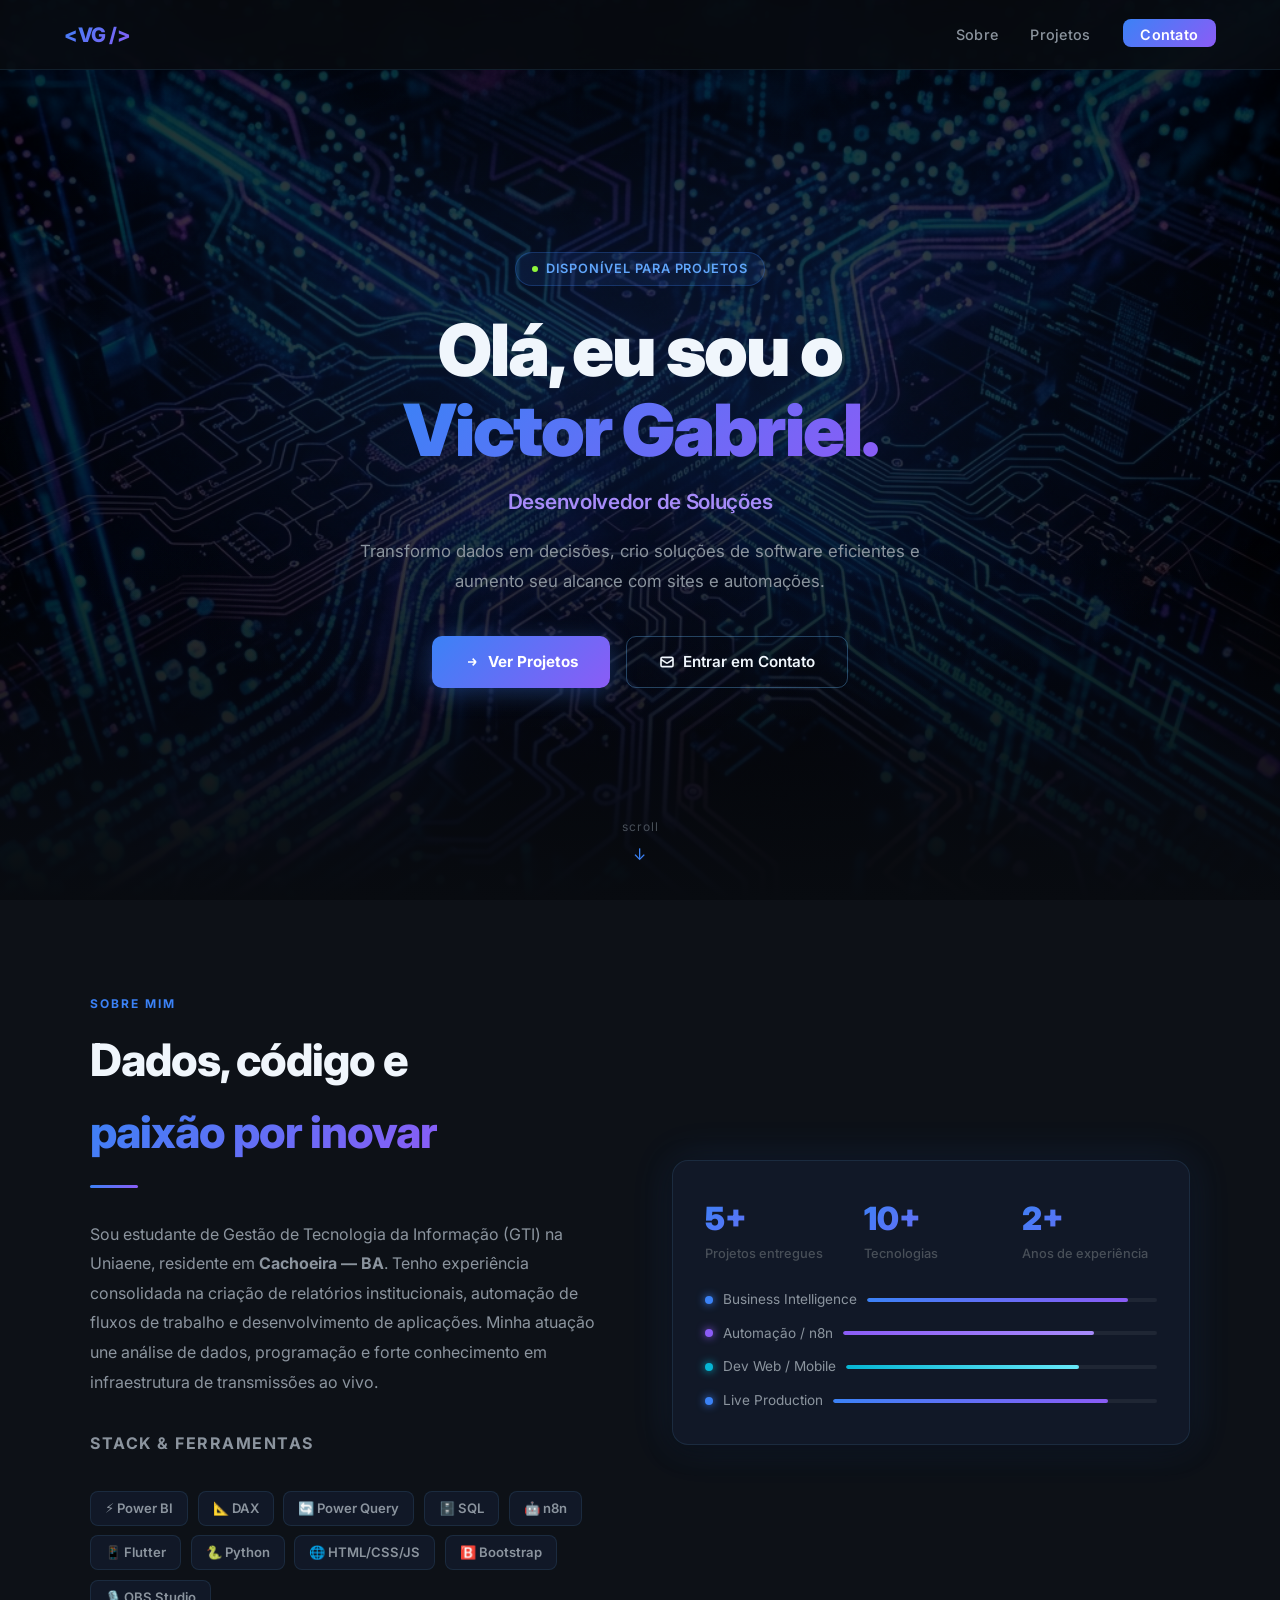
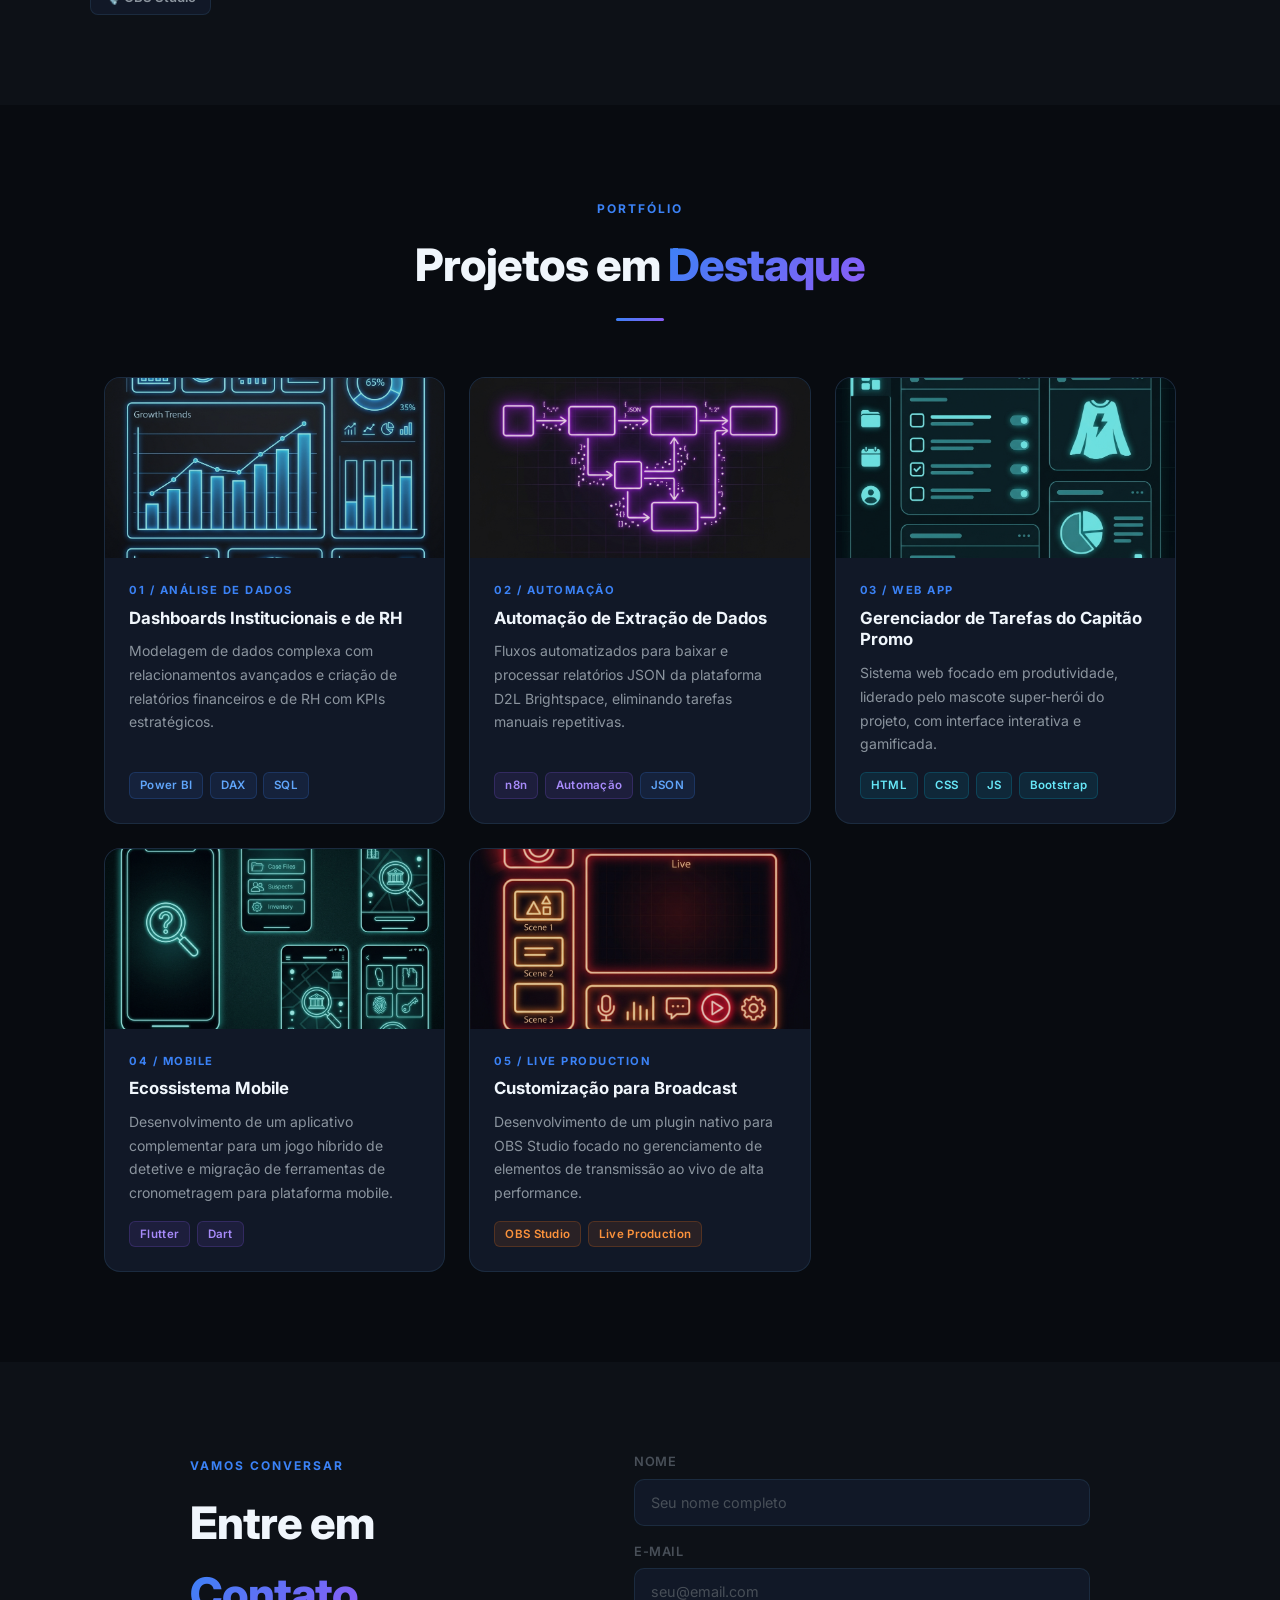
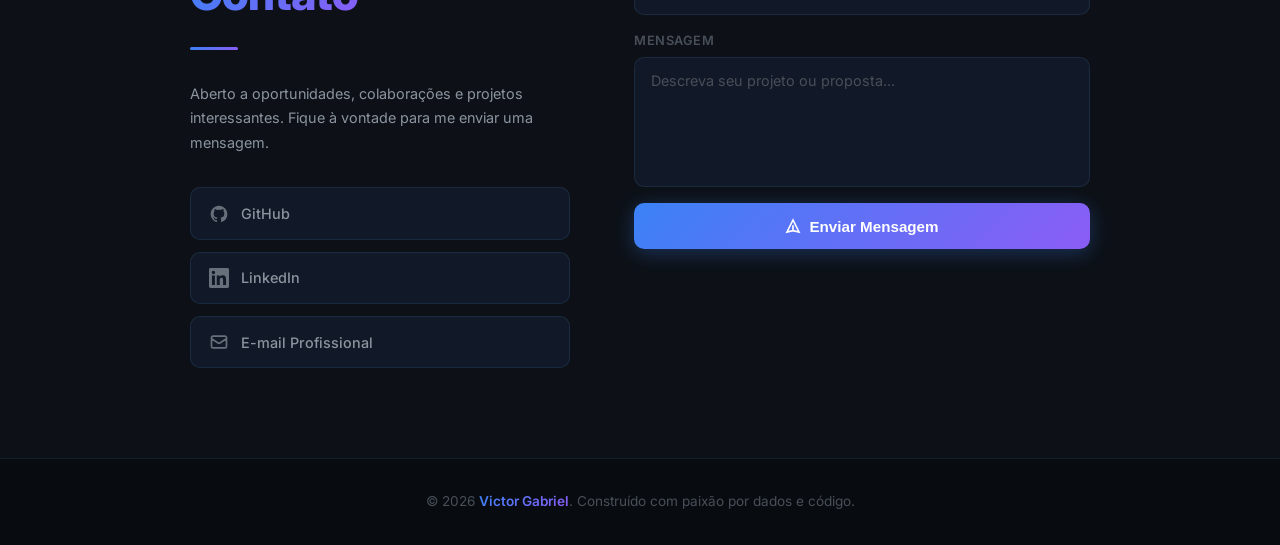
==== index.html @ 1d062ee2 "Criação do portfólio" ====
<!DOCTYPE html>
<html lang="pt-BR">

<head>
  <meta charset="UTF-8" />
  <meta name="viewport" content="width=device-width, initial-scale=1.0" />
  <title>Victor Gabriel — Desenvolvedor BI & Software</title>
  <meta name="description"
    content="Portfólio de Victor Gabriel, Desenvolvedor de Business Intelligence e Software. Especialista em Power BI, SQL, automação de dados e desenvolvimento de aplicações." />
  <meta name="keywords"
    content="Power BI, Business Intelligence, DAX, SQL, n8n, Flutter, desenvolvedor, portfólio, Cachoeira BA" />
  <meta property="og:title" content="Victor Gabriel — Desenvolvedor BI & Software" />
  <meta property="og:description"
    content="Transformo dados complexos em decisões estratégicas e crio soluções de software eficientes." />
  <meta property="og:type" content="website" />
  <link rel="stylesheet" href="style.css" />
  <link rel="preconnect" href="https://fonts.googleapis.com" />
  <link rel="preconnect" href="https://fonts.gstatic.com" crossorigin />
</head>

<body>

  <!-- ════════ NAV ════════ -->
  <nav id="navbar">
    <a href="#hero" class="nav-logo">&lt;VG /&gt;</a>
    <ul class="nav-links" id="navLinks">
      <li><a href="#about">Sobre</a></li>
      <li><a href="#projects">Projetos</a></li>
      <li><a href="#contact" class="nav-cta">Contato</a></li>
    </ul>
    <div class="hamburger" id="hamburger" aria-label="Menu" role="button" tabindex="0">
      <span></span><span></span><span></span>
    </div>
  </nav>

  <!-- ════════ HERO ════════ -->
  <section id="hero">
    <div class="hero-bg"></div>
    <div class="hero-bg-overlay"></div>
    <div class="hero-content">
      <div class="hero-badge">Disponível para projetos</div>
      <h1 class="hero-title">Olá, eu sou o<br /><span>Victor Gabriel.</span></h1>
      <p class="hero-subtitle">Desenvolvedor de Soluções</p>
      <p class="hero-desc">
        Transformo dados em decisões, crio soluções de software eficientes e aumento seu alcance com sites e
        automações.</p>
      <div class="hero-actions">
        <a href="#projects" class="btn-primary" id="btn-ver-projetos">
          <svg width="16" height="16" fill="none" viewBox="0 0 24 24" stroke="currentColor" stroke-width="2.5">
            <path d="M13 7l5 5m0 0l-5 5m5-5H6" />
          </svg>
          Ver Projetos
        </a>
        <a href="#contact" class="btn-secondary" id="btn-contato-hero">
          <svg width="16" height="16" fill="none" viewBox="0 0 24 24" stroke="currentColor" stroke-width="2.5">
            <path
              d="M3 8l7.89 5.26a2 2 0 002.22 0L21 8M5 19h14a2 2 0 002-2V7a2 2 0 00-2-2H5a2 2 0 00-2 2v10a2 2 0 002 2z" />
          </svg>
          Entrar em Contato
        </a>
      </div>
    </div>
    <div class="hero-scroll-hint">scroll</div>
  </section>

  <!-- ════════ ABOUT ════════ -->
  <section id="about">
    <div class="about-grid">
      <div class="about-text fade-in">
        <span class="section-label">Sobre Mim</span>
        <h2 class="section-title">Dados, código e<br /><span>paixão por inovar</span></h2>
        <div class="section-divider"></div>
        <p>
          Sou estudante de Gestão de Tecnologia da Informação (GTI) na Uniaene, residente em
          <strong>Cachoeira — BA</strong>. Tenho experiência consolidada na criação de relatórios
          institucionais, automação de fluxos de trabalho e desenvolvimento de aplicações.
          Minha atuação une análise de dados, programação e forte conhecimento em infraestrutura
          de transmissões ao vivo.
        </p>
        <p class="skills-title">Stack &amp; Ferramentas</p>
        <div class="skills-grid">
          <span class="skill-badge">⚡ Power BI</span>
          <span class="skill-badge">📐 DAX</span>
          <span class="skill-badge">🔄 Power Query</span>
          <span class="skill-badge">🗄️ SQL</span>
          <span class="skill-badge purple">🤖 n8n</span>
          <span class="skill-badge purple">📱 Flutter</span>
          <span class="skill-badge purple">🐍 Python</span>
          <span class="skill-badge cyan">🌐 HTML/CSS/JS</span>
          <span class="skill-badge cyan">🅱️ Bootstrap</span>
          <span class="skill-badge orange" style="--accent:orange">🎙️ OBS Studio</span>
        </div>
      </div>
      <div class="about-visual fade-in fade-in-delay-2">
        <div class="about-card-float">
          <div class="stat-row">
            <div class="stat-item">
              <div class="stat-number">5+</div>
              <div class="stat-label">Projetos entregues</div>
            </div>
            <div class="stat-item">
              <div class="stat-number">10+</div>
              <div class="stat-label">Tecnologias</div>
            </div>
            <div class="stat-item">
              <div class="stat-number">2+</div>
              <div class="stat-label">Anos de experiência</div>
            </div>
          </div>
          <div class="about-tech-list">
            <div class="tech-row">
              <div class="tech-dot blue"></div>
              <span style="min-width:100px">Business Intelligence</span>
              <div class="tech-bar-bg">
                <div class="tech-bar blue" data-width="90" style="width:0"></div>
              </div>
            </div>
            <div class="tech-row">
              <div class="tech-dot purple"></div>
              <span style="min-width:100px">Automação / n8n</span>
              <div class="tech-bar-bg">
                <div class="tech-bar purple" data-width="80" style="width:0"></div>
              </div>
            </div>
            <div class="tech-row">
              <div class="tech-dot cyan"></div>
              <span style="min-width:100px">Dev Web / Mobile</span>
              <div class="tech-bar-bg">
                <div class="tech-bar cyan" data-width="75" style="width:0"></div>
              </div>
            </div>
            <div class="tech-row">
              <div class="tech-dot blue"></div>
              <span style="min-width:100px">Live Production</span>
              <div class="tech-bar-bg">
                <div class="tech-bar blue" data-width="85" style="width:0"></div>
              </div>
            </div>
          </div>
        </div>
      </div>
    </div>
  </section>

  <!-- ════════ PROJECTS ════════ -->
  <section id="projects"
    style="padding-top: clamp(5rem,10vh,8rem); padding-bottom: clamp(5rem,10vh,8rem); padding-left: clamp(1.5rem,5vw,5rem); padding-right: clamp(1.5rem,5vw,5rem);">
    <div style="text-align:center; margin-bottom: 3.5rem;" class="fade-in">
      <span class="section-label">Portfólio</span>
      <h2 class="section-title" style="margin:0 auto;">Projetos em <span>Destaque</span></h2>
      <div class="section-divider" style="margin: 1rem auto 0;"></div>
    </div>
    <div class="projects-grid" id="projects-grid">

      <!-- Card 1 -->
      <article class="project-card fade-in fade-in-delay-1" id="card-dashboards">
        <img src="project_dashboards.png" alt="Dashboards Institucionais e de RH" class="project-image" />
        <div class="project-body">
          <div class="project-number">01 / Análise de Dados</div>
          <h3 class="project-title">Dashboards Institucionais e de RH</h3>
          <p class="project-desc">Modelagem de dados complexa com relacionamentos avançados e criação de relatórios
            financeiros e de RH com KPIs estratégicos.</p>
          <div class="project-tags">
            <span class="project-tag">Power BI</span>
            <span class="project-tag">DAX</span>
            <span class="project-tag">SQL</span>
          </div>
        </div>
      </article>

      <!-- Card 2 -->
      <article class="project-card fade-in fade-in-delay-2" id="card-automacao">
        <img src="project_automation.png" alt="Automação de Extração de Dados" class="project-image" />
        <div class="project-body">
          <div class="project-number">02 / Automação</div>
          <h3 class="project-title">Automação de Extração de Dados</h3>
          <p class="project-desc">Fluxos automatizados para baixar e processar relatórios JSON da plataforma D2L
            Brightspace, eliminando tarefas manuais repetitivas.</p>
          <div class="project-tags">
            <span class="project-tag purple">n8n</span>
            <span class="project-tag purple">Automação</span>
            <span class="project-tag">JSON</span>
          </div>
        </div>
      </article>

      <!-- Card 3 -->
      <article class="project-card fade-in fade-in-delay-3" id="card-capitao">
        <img src="project_webapp.png" alt="Gerenciador de Tarefas do Capitão Promo" class="project-image" />
        <div class="project-body">
          <div class="project-number">03 / Web App</div>
          <h3 class="project-title">Gerenciador de Tarefas do Capitão Promo</h3>
          <p class="project-desc">Sistema web focado em produtividade, liderado pelo mascote super-herói do projeto, com
            interface interativa e gamificada.</p>
          <div class="project-tags">
            <span class="project-tag cyan">HTML</span>
            <span class="project-tag cyan">CSS</span>
            <span class="project-tag cyan">JS</span>
            <span class="project-tag cyan">Bootstrap</span>
          </div>
        </div>
      </article>

      <!-- Card 4 -->
      <article class="project-card fade-in fade-in-delay-1" id="card-mobile">
        <img src="project_mobile.png" alt="Ecossistema Mobile" class="project-image" />
        <div class="project-body">
          <div class="project-number">04 / Mobile</div>
          <h3 class="project-title">Ecossistema Mobile</h3>
          <p class="project-desc">Desenvolvimento de um aplicativo complementar para um jogo híbrido de detetive e
            migração de ferramentas de cronometragem para plataforma mobile.</p>
          <div class="project-tags">
            <span class="project-tag purple">Flutter</span>
            <span class="project-tag purple">Dart</span>
          </div>
        </div>
      </article>

      <!-- Card 5 -->
      <article class="project-card fade-in fade-in-delay-2" id="card-obs">
        <img src="project_obs.png" alt="Customização para Broadcast" class="project-image" />
        <div class="project-body">
          <div class="project-number">05 / Live Production</div>
          <h3 class="project-title">Customização para Broadcast</h3>
          <p class="project-desc">Desenvolvimento de um plugin nativo para OBS Studio focado no gerenciamento de
            elementos de transmissão ao vivo de alta performance.</p>
          <div class="project-tags">
            <span class="project-tag orange">OBS Studio</span>
            <span class="project-tag orange">Live Production</span>
          </div>
        </div>
      </article>

    </div>
  </section>

  <!-- ════════ CONTACT ════════ -->
  <section id="contact">
    <div class="contact-inner">
      <div class="fade-in">
        <span class="section-label">Vamos Conversar</span>
        <h2 class="section-title">Entre em<br /><span>Contato</span></h2>
        <div class="section-divider"></div>
        <div class="contact-info">
          <p>Aberto a oportunidades, colaborações e projetos interessantes. Fique à vontade para me enviar uma mensagem.
          </p>
          <div class="social-links">
            <a href="https://github.com/" target="_blank" rel="noopener" class="social-link" id="link-github">
              <svg fill="currentColor" viewBox="0 0 24 24" aria-hidden="true">
                <path fill-rule="evenodd"
                  d="M12 2C6.477 2 2 6.484 2 12.017c0 4.425 2.865 8.18 6.839 9.504.5.092.682-.217.682-.483 0-.237-.008-.868-.013-1.703-2.782.605-3.369-1.343-3.369-1.343-.454-1.158-1.11-1.466-1.11-1.466-.908-.62.069-.608.069-.608 1.003.07 1.531 1.032 1.531 1.032.892 1.53 2.341 1.088 2.91.832.092-.647.35-1.088.636-1.338-2.22-.253-4.555-1.113-4.555-4.951 0-1.093.39-1.988 1.029-2.688-.103-.253-.446-1.272.098-2.65 0 0 .84-.27 2.75 1.026A9.564 9.564 0 0112 6.844c.85.004 1.705.115 2.504.337 1.909-1.296 2.747-1.027 2.747-1.027.546 1.379.202 2.398.1 2.651.64.7 1.028 1.595 1.028 2.688 0 3.848-2.339 4.695-4.566 4.943.359.309.678.92.678 1.855 0 1.338-.012 2.419-.012 2.747 0 .268.18.58.688.482A10.019 10.019 0 0022 12.017C22 6.484 17.522 2 12 2z"
                  clip-rule="evenodd" />
              </svg>
              GitHub
            </a>
            <a href="https://linkedin.com/" target="_blank" rel="noopener" class="social-link" id="link-linkedin">
              <svg fill="currentColor" viewBox="0 0 24 24" aria-hidden="true">
                <path
                  d="M20.447 20.452h-3.554v-5.569c0-1.328-.027-3.037-1.852-3.037-1.853 0-2.136 1.445-2.136 2.939v5.667H9.351V9h3.414v1.561h.046c.477-.9 1.637-1.85 3.37-1.85 3.601 0 4.267 2.37 4.267 5.455v6.286zM5.337 7.433a2.062 2.062 0 01-2.063-2.065 2.064 2.064 0 112.063 2.065zm1.782 13.019H3.555V9h3.564v11.452zM22.225 0H1.771C.792 0 0 .774 0 1.729v20.542C0 23.227.792 24 1.771 24h20.451C23.2 24 24 23.227 24 22.271V1.729C24 .774 23.2 0 22.222 0h.003z" />
              </svg>
              LinkedIn
            </a>
            <a href="mailto:victorpinto@email.com" class="social-link" id="link-email">
              <svg fill="none" viewBox="0 0 24 24" stroke="currentColor" stroke-width="2" aria-hidden="true">
                <path stroke-linecap="round" stroke-linejoin="round"
                  d="M3 8l7.89 5.26a2 2 0 002.22 0L21 8M5 19h14a2 2 0 002-2V7a2 2 0 00-2-2H5a2 2 0 00-2 2v10a2 2 0 002 2z" />
              </svg>
              E-mail Profissional
            </a>
          </div>
        </div>
      </div>
      <div class="fade-in fade-in-delay-2">
        <form class="contact-form" id="contactForm" novalidate>
          <div class="form-group">
            <label for="name">Nome</label>
            <input type="text" id="name" name="name" placeholder="Seu nome completo" required autocomplete="name" />
          </div>
          <div class="form-group">
            <label for="email">E-mail</label>
            <input type="email" id="email" name="email" placeholder="seu@email.com" required autocomplete="email" />
          </div>
          <div class="form-group">
            <label for="message">Mensagem</label>
            <textarea id="message" name="message" placeholder="Descreva seu projeto ou proposta..." required></textarea>
          </div>
          <button type="submit" class="btn-submit" id="btn-submit-form">
            <svg width="16" height="16" fill="none" viewBox="0 0 24 24" stroke="currentColor" stroke-width="2.5">
              <path d="M12 19l9 2-9-18-9 18 9-2zm0 0v-8" />
            </svg>
            Enviar Mensagem
          </button>
          <div class="form-success" id="formSuccess">✅ Mensagem enviada com sucesso! Retornarei em breve.</div>
        </form>
      </div>
    </div>
  </section>

  <!-- ════════ FOOTER ════════ -->
  <footer>
    <p>© 2026 <span>Victor Gabriel</span>. Construído com paixão por dados e código.</p>
  </footer>

  <script src="main.js"></script>
</body>

</html>
---- style.css ----
@import url('https://fonts.googleapis.com/css2?family=Inter:wght@300;400;500;600;700;800;900&display=swap');

*,
*::before,
*::after {
  box-sizing: border-box;
  margin: 0;
  padding: 0;
}

:root {
  --bg-primary: #080b10;
  --bg-secondary: #0d1117;
  --bg-card: #111827;
  --bg-card-hover: #1a2535;
  --border: rgba(99, 179, 237, 0.12);
  --border-hover: rgba(99, 179, 237, 0.35);
  --accent-blue: #3b82f6;
  --accent-blue-glow: #60a5fa;
  --accent-purple: #8b5cf6;
  --accent-purple-glow: #a78bfa;
  --accent-cyan: #06b6d4;
  --text-primary: #f0f6fc;
  --text-secondary: #8b949e;
  --text-muted: #484f58;
  --gradient-main: linear-gradient(135deg, #3b82f6 0%, #8b5cf6 100%);
  --gradient-subtle: linear-gradient(135deg, rgba(59, 130, 246, 0.08) 0%, rgba(139, 92, 246, 0.08) 100%);
  --shadow-glow: 0 0 40px rgba(59, 130, 246, 0.15);
  --shadow-card: 0 4px 24px rgba(0, 0, 0, 0.4);
  --radius: 16px;
  --radius-sm: 8px;
  --transition: all 0.3s cubic-bezier(0.4, 0, 0.2, 1);
  --status-disponivel: #8ff63b;
}

html {
  scroll-behavior: smooth;
}

body {
  font-family: 'Inter', system-ui, sans-serif;
  background-color: var(--bg-primary);
  color: var(--text-primary);
  line-height: 1.6;
  overflow-x: hidden;
}

/* ── SCROLLBAR ── */
::-webkit-scrollbar {
  width: 6px;
}

::-webkit-scrollbar-track {
  background: var(--bg-primary);
}

::-webkit-scrollbar-thumb {
  background: var(--accent-blue);
  border-radius: 99px;
}

/* ── NAV ── */
nav {
  position: fixed;
  top: 0;
  left: 0;
  right: 0;
  z-index: 1000;
  display: flex;
  align-items: center;
  justify-content: space-between;
  padding: 0 clamp(1.5rem, 5vw, 5rem);
  height: 70px;
  background: rgba(8, 11, 16, 0.85);
  backdrop-filter: blur(20px);
  border-bottom: 1px solid var(--border);
  transition: var(--transition);
}

nav.scrolled {
  box-shadow: 0 4px 32px rgba(0, 0, 0, 0.5);
}

.nav-logo {
  font-size: 1.25rem;
  font-weight: 800;
  letter-spacing: -0.5px;
  background: var(--gradient-main);
  -webkit-background-clip: text;
  -webkit-text-fill-color: transparent;
  background-clip: text;
  text-decoration: none;
}

.nav-links {
  display: flex;
  gap: 2rem;
  list-style: none;
}

.nav-links a {
  color: var(--text-secondary);
  text-decoration: none;
  font-size: 0.9rem;
  font-weight: 500;
  letter-spacing: 0.3px;
  transition: var(--transition);
  position: relative;
  padding-bottom: 4px;
}

.nav-links a::after {
  content: '';
  position: absolute;
  bottom: 0;
  left: 0;
  width: 0;
  height: 2px;
  background: var(--gradient-main);
  transition: width 0.3s ease;
  border-radius: 99px;
}

.nav-links a:hover {
  color: var(--text-primary);
}

.nav-links a:hover::after {
  width: 100%;
}

.nav-cta {
  background: var(--gradient-main);
  color: #fff !important;
  padding: 0.45rem 1.1rem;
  border-radius: 8px;
  font-weight: 600 !important;
}

.nav-cta::after {
  display: none !important;
}

.nav-cta:hover {
  opacity: 0.9;
  transform: translateY(-1px);
  box-shadow: 0 4px 16px rgba(59, 130, 246, 0.4);
}

.hamburger {
  display: none;
  flex-direction: column;
  gap: 5px;
  cursor: pointer;
  padding: 4px;
}

.hamburger span {
  width: 24px;
  height: 2px;
  background: var(--text-primary);
  border-radius: 2px;
  transition: var(--transition);
}

/* ── HERO ── */
#hero {
  min-height: 100vh;
  display: flex;
  align-items: center;
  justify-content: center;
  position: relative;
  overflow: hidden;
  text-align: center;
  padding: 120px clamp(1.5rem, 5vw, 5rem) 80px;
}

.hero-bg {
  position: absolute;
  inset: 0;
  background-image: url('hero_bg.png');
  background-size: cover;
  background-position: center;
  filter: brightness(0.2) saturate(1.4);
  z-index: 0;
}

.hero-bg-overlay {
  position: absolute;
  inset: 0;
  z-index: 1;
  background: radial-gradient(ellipse 80% 60% at 50% 40%, rgba(59, 130, 246, 0.12) 0%, transparent 70%),
    linear-gradient(to bottom, transparent 60%, var(--bg-primary) 100%);
}

.hero-content {
  position: relative;
  z-index: 2;
  max-width: 780px;
}

.hero-badge {
  display: inline-flex;
  align-items: center;
  gap: 8px;
  background: rgba(59, 130, 246, 0.1);
  border: 1px solid rgba(59, 130, 246, 0.25);
  color: var(--accent-blue-glow);
  font-size: 0.8rem;
  font-weight: 600;
  padding: 6px 16px;
  border-radius: 99px;
  margin-bottom: 1.5rem;
  letter-spacing: 0.8px;
  text-transform: uppercase;
}

.hero-badge::before {
  content: '';
  width: 6px;
  height: 6px;
  background: var(--status-disponivel);
  border-radius: 50%;
  animation: pulse 2s infinite;
}

@keyframes pulse {

  0%,
  100% {
    opacity: 1;
    transform: scale(1);
  }

  50% {
    opacity: 0.5;
    transform: scale(0.8);
  }
}

.hero-title {
  font-size: clamp(2.4rem, 6vw, 4.5rem);
  font-weight: 900;
  line-height: 1.1;
  letter-spacing: -2px;
  margin-bottom: 1rem;
}

.hero-title span {
  background: var(--gradient-main);
  -webkit-background-clip: text;
  -webkit-text-fill-color: transparent;
  background-clip: text;
}

.hero-subtitle {
  font-size: clamp(1rem, 2.5vw, 1.3rem);
  font-weight: 600;
  color: var(--accent-purple-glow);
  margin-bottom: 1.2rem;
  letter-spacing: -0.3px;
}

.hero-desc {
  font-size: clamp(0.95rem, 2vw, 1.05rem);
  color: var(--text-secondary);
  max-width: 620px;
  margin: 0 auto 2.5rem;
  line-height: 1.75;
}

.hero-actions {
  display: flex;
  gap: 1rem;
  justify-content: center;
  flex-wrap: wrap;
}

.btn-primary {
  display: inline-flex;
  align-items: center;
  gap: 8px;
  background: var(--gradient-main);
  color: #fff;
  padding: 0.8rem 2rem;
  border-radius: 10px;
  font-weight: 700;
  font-size: 0.95rem;
  text-decoration: none;
  border: none;
  cursor: pointer;
  transition: var(--transition);
  box-shadow: 0 4px 24px rgba(59, 130, 246, 0.35);
}

.btn-primary:hover {
  transform: translateY(-2px);
  box-shadow: 0 8px 32px rgba(59, 130, 246, 0.5);
}

.btn-secondary {
  display: inline-flex;
  align-items: center;
  gap: 8px;
  background: transparent;
  color: var(--text-primary);
  padding: 0.8rem 2rem;
  border-radius: 10px;
  font-weight: 600;
  font-size: 0.95rem;
  text-decoration: none;
  border: 1px solid var(--border-hover);
  cursor: pointer;
  transition: var(--transition);
}

.btn-secondary:hover {
  background: rgba(99, 179, 237, 0.08);
  transform: translateY(-2px);
  border-color: var(--accent-blue);
}

.hero-scroll-hint {
  position: absolute;
  bottom: 2rem;
  left: 50%;
  transform: translateX(-50%);
  display: flex;
  flex-direction: column;
  align-items: center;
  gap: 6px;
  z-index: 2;
  color: var(--text-muted);
  font-size: 0.75rem;
  letter-spacing: 1px;
  animation: bounce 2.5s infinite;
}

.hero-scroll-hint::after {
  content: '↓';
  font-size: 1rem;
  color: var(--accent-blue);
}

@keyframes bounce {

  0%,
  100% {
    transform: translateX(-50%) translateY(0);
  }

  50% {
    transform: translateX(-50%) translateY(8px);
  }
}

/* ── SECTIONS ── */
section {
  padding: clamp(5rem, 10vh, 8rem) clamp(1.5rem, 5vw, 5rem);
}

.section-label {
  display: inline-block;
  font-size: 0.75rem;
  font-weight: 700;
  letter-spacing: 2px;
  text-transform: uppercase;
  color: var(--accent-blue);
  margin-bottom: 0.75rem;
}

.section-title {
  font-size: clamp(1.8rem, 4vw, 2.8rem);
  font-weight: 800;
  letter-spacing: -1px;
  margin-bottom: 1rem;
}

.section-title span {
  background: var(--gradient-main);
  -webkit-background-clip: text;
  -webkit-text-fill-color: transparent;
  background-clip: text;
}

.section-divider {
  width: 48px;
  height: 3px;
  background: var(--gradient-main);
  border-radius: 99px;
  margin: 0 0 2rem;
}

/* ── ABOUT ── */
#about {
  background: var(--bg-secondary);
}

.about-grid {
  display: grid;
  grid-template-columns: 1fr 1fr;
  gap: 4rem;
  align-items: center;
  max-width: 1100px;
  margin: 0 auto;
}

.about-text p {
  color: var(--text-secondary);
  line-height: 1.85;
  font-size: 1rem;
  margin-bottom: 2rem;
}

.skills-title {
  font-size: 0.8rem;
  font-weight: 700;
  text-transform: uppercase;
  letter-spacing: 1.5px;
  color: var(--text-muted);
  margin-bottom: 1rem;
}

.skills-grid {
  display: flex;
  flex-wrap: wrap;
  gap: 0.6rem;
}

.skill-badge {
  display: inline-flex;
  align-items: center;
  gap: 6px;
  padding: 6px 14px;
  border-radius: 8px;
  font-size: 0.82rem;
  font-weight: 600;
  border: 1px solid var(--border);
  background: var(--bg-card);
  color: var(--text-secondary);
  transition: var(--transition);
  cursor: default;
}

.skill-badge:hover {
  border-color: var(--accent-blue);
  color: var(--accent-blue-glow);
  background: rgba(59, 130, 246, 0.08);
  transform: translateY(-2px);
}

.skill-badge.purple:hover {
  border-color: var(--accent-purple);
  color: var(--accent-purple-glow);
  background: rgba(139, 92, 246, 0.08);
}

.skill-badge.cyan:hover {
  border-color: var(--accent-cyan);
  color: #67e8f9;
  background: rgba(6, 182, 212, 0.08);
}

.about-visual {
  position: relative;
  display: flex;
  align-items: center;
  justify-content: center;
}

.about-card-float {
  background: var(--bg-card);
  border: 1px solid var(--border);
  border-radius: var(--radius);
  padding: 2rem;
  width: 100%;
  box-shadow: var(--shadow-card), var(--shadow-glow);
}

.stat-row {
  display: flex;
  gap: 1.5rem;
  margin-bottom: 1.5rem;
  flex-wrap: wrap;
}

.stat-item {
  flex: 1;
  min-width: 100px;
}

.stat-number {
  font-size: 2rem;
  font-weight: 900;
  background: var(--gradient-main);
  -webkit-background-clip: text;
  -webkit-text-fill-color: transparent;
  background-clip: text;
}

.stat-label {
  font-size: 0.8rem;
  color: var(--text-muted);
  font-weight: 500;
}

.about-tech-list {
  display: flex;
  flex-direction: column;
  gap: 0.75rem;
}

.tech-row {
  display: flex;
  align-items: center;
  gap: 10px;
  font-size: 0.85rem;
  color: var(--text-secondary);
}

.tech-dot {
  width: 8px;
  height: 8px;
  border-radius: 50%;
  flex-shrink: 0;
}

.tech-dot.blue {
  background: var(--accent-blue);
  box-shadow: 0 0 8px var(--accent-blue);
}

.tech-dot.purple {
  background: var(--accent-purple);
  box-shadow: 0 0 8px var(--accent-purple);
}

.tech-dot.cyan {
  background: var(--accent-cyan);
  box-shadow: 0 0 8px var(--accent-cyan);
}

.tech-bar-bg {
  flex: 1;
  height: 4px;
  background: rgba(255, 255, 255, 0.06);
  border-radius: 99px;
  overflow: hidden;
}

.tech-bar {
  height: 100%;
  border-radius: 99px;
  transition: width 1.2s ease;
}

.tech-bar.blue {
  background: var(--gradient-main);
}

.tech-bar.purple {
  background: linear-gradient(90deg, var(--accent-purple), var(--accent-purple-glow));
}

.tech-bar.cyan {
  background: linear-gradient(90deg, var(--accent-cyan), #67e8f9);
}

/* ── PROJECTS ── */
#projects {
  max-width: 1200px;
  margin: 0 auto;
}

.projects-grid {
  display: grid;
  grid-template-columns: repeat(auto-fill, minmax(320px, 1fr));
  gap: 1.5rem;
}

.project-card {
  background: var(--bg-card);
  border: 1px solid var(--border);
  border-radius: var(--radius);
  overflow: hidden;
  transition: var(--transition);
  cursor: pointer;
  display: flex;
  flex-direction: column;
}

.project-card:hover {
  border-color: var(--border-hover);
  transform: translateY(-6px);
  box-shadow: var(--shadow-card), 0 0 30px rgba(59, 130, 246, 0.12);
}

.project-image {
  width: 100%;
  height: 180px;
  object-fit: cover;
  display: block;
  filter: saturate(0.8) brightness(0.9);
  transition: var(--transition);
}

.project-card:hover .project-image {
  filter: saturate(1.1) brightness(1);
}

.project-body {
  padding: 1.5rem;
  flex: 1;
  display: flex;
  flex-direction: column;
}

.project-number {
  font-size: 0.7rem;
  font-weight: 700;
  color: var(--accent-blue);
  letter-spacing: 1.5px;
  text-transform: uppercase;
  margin-bottom: 0.5rem;
}

.project-title {
  font-size: 1.05rem;
  font-weight: 700;
  margin-bottom: 0.6rem;
  line-height: 1.3;
}

.project-desc {
  font-size: 0.875rem;
  color: var(--text-secondary);
  line-height: 1.7;
  flex: 1;
  margin-bottom: 1rem;
}

.project-tags {
  display: flex;
  flex-wrap: wrap;
  gap: 0.4rem;
}

.project-tag {
  font-size: 0.72rem;
  font-weight: 600;
  padding: 3px 10px;
  border-radius: 6px;
  background: rgba(59, 130, 246, 0.1);
  border: 1px solid rgba(59, 130, 246, 0.2);
  color: var(--accent-blue-glow);
  letter-spacing: 0.3px;
}

.project-tag.purple {
  background: rgba(139, 92, 246, 0.1);
  border-color: rgba(139, 92, 246, 0.2);
  color: var(--accent-purple-glow);
}

.project-tag.cyan {
  background: rgba(6, 182, 212, 0.1);
  border-color: rgba(6, 182, 212, 0.2);
  color: #67e8f9;
}

.project-tag.orange {
  background: rgba(249, 115, 22, 0.1);
  border-color: rgba(249, 115, 22, 0.2);
  color: #fb923c;
}

/* ── CONTACT ── */
#contact {
  background: var(--bg-secondary);
}

.contact-inner {
  max-width: 900px;
  margin: 0 auto;
  display: grid;
  grid-template-columns: 1fr 1.2fr;
  gap: 4rem;
  align-items: start;
}

.contact-info h3 {
  font-size: 1.1rem;
  font-weight: 700;
  margin-bottom: 0.5rem;
}

.contact-info p {
  color: var(--text-secondary);
  font-size: 0.9rem;
  margin-bottom: 2rem;
  line-height: 1.7;
}

.social-links {
  display: flex;
  flex-direction: column;
  gap: 0.75rem;
}

.social-link {
  display: flex;
  align-items: center;
  gap: 12px;
  padding: 0.85rem 1.1rem;
  border-radius: 10px;
  border: 1px solid var(--border);
  background: var(--bg-card);
  text-decoration: none;
  color: var(--text-secondary);
  transition: var(--transition);
  font-size: 0.9rem;
  font-weight: 500;
}

.social-link:hover {
  border-color: var(--accent-blue);
  color: var(--accent-blue-glow);
  background: rgba(59, 130, 246, 0.08);
  transform: translateX(4px);
}

.social-link svg {
  width: 20px;
  height: 20px;
  flex-shrink: 0;
  opacity: 0.7;
  transition: var(--transition);
}

.social-link:hover svg {
  opacity: 1;
}

.contact-form {
  display: flex;
  flex-direction: column;
  gap: 1rem;
}

.form-group {
  display: flex;
  flex-direction: column;
  gap: 0.4rem;
}

.form-group label {
  font-size: 0.8rem;
  font-weight: 600;
  color: var(--text-muted);
  letter-spacing: 0.5px;
  text-transform: uppercase;
}

.form-group input,
.form-group textarea {
  background: var(--bg-card);
  border: 1px solid var(--border);
  border-radius: 10px;
  padding: 0.85rem 1rem;
  color: var(--text-primary);
  font-family: inherit;
  font-size: 0.9rem;
  transition: var(--transition);
  outline: none;
  resize: none;
}

.form-group input:focus,
.form-group textarea:focus {
  border-color: var(--accent-blue);
  box-shadow: 0 0 0 3px rgba(59, 130, 246, 0.12);
}

.form-group input::placeholder,
.form-group textarea::placeholder {
  color: var(--text-muted);
}

.form-group textarea {
  min-height: 130px;
}

.btn-submit {
  display: inline-flex;
  align-items: center;
  justify-content: center;
  gap: 8px;
  background: var(--gradient-main);
  color: #fff;
  padding: 0.9rem;
  border-radius: 10px;
  font-weight: 700;
  font-size: 0.95rem;
  border: none;
  cursor: pointer;
  transition: var(--transition);
  box-shadow: 0 4px 20px rgba(59, 130, 246, 0.3);
}

.btn-submit:hover {
  transform: translateY(-2px);
  box-shadow: 0 8px 28px rgba(59, 130, 246, 0.45);
}

.form-success {
  display: none;
  background: rgba(16, 185, 129, 0.1);
  border: 1px solid rgba(16, 185, 129, 0.3);
  border-radius: 10px;
  padding: 1rem;
  color: #34d399;
  font-size: 0.9rem;
  text-align: center;
}

/* ── FOOTER ── */
footer {
  text-align: center;
  padding: 2rem clamp(1.5rem, 5vw, 5rem);
  border-top: 1px solid var(--border);
  color: var(--text-muted);
  font-size: 0.85rem;
}

footer span {
  background: var(--gradient-main);
  -webkit-background-clip: text;
  -webkit-text-fill-color: transparent;
  background-clip: text;
  font-weight: 600;
}

/* ── FADE-IN ANIMATION ── */
.fade-in {
  opacity: 0;
  transform: translateY(32px);
  transition: opacity 0.7s ease, transform 0.7s ease;
}

.fade-in.visible {
  opacity: 1;
  transform: translateY(0);
}

.fade-in-delay-1 {
  transition-delay: 0.1s;
}

.fade-in-delay-2 {
  transition-delay: 0.2s;
}

.fade-in-delay-3 {
  transition-delay: 0.3s;
}

.fade-in-delay-4 {
  transition-delay: 0.4s;
}

/* ── RESPONSIVE ── */
@media (max-width: 900px) {
  .about-grid {
    grid-template-columns: 1fr;
    gap: 2.5rem;
  }

  .contact-inner {
    grid-template-columns: 1fr;
    gap: 2.5rem;
  }
}

@media (max-width: 700px) {
  .nav-links {
    display: none;
    flex-direction: column;
    position: absolute;
    top: 70px;
    left: 0;
    right: 0;
    background: rgba(8, 11, 16, 0.97);
    backdrop-filter: blur(20px);
    padding: 1.5rem 2rem;
    border-bottom: 1px solid var(--border);
    gap: 1.2rem;
  }

  .nav-links.open {
    display: flex;
  }

  .hamburger {
    display: flex;
  }

  .projects-grid {
    grid-template-columns: 1fr;
  }

  .stat-row {
    gap: 1rem;
  }
}
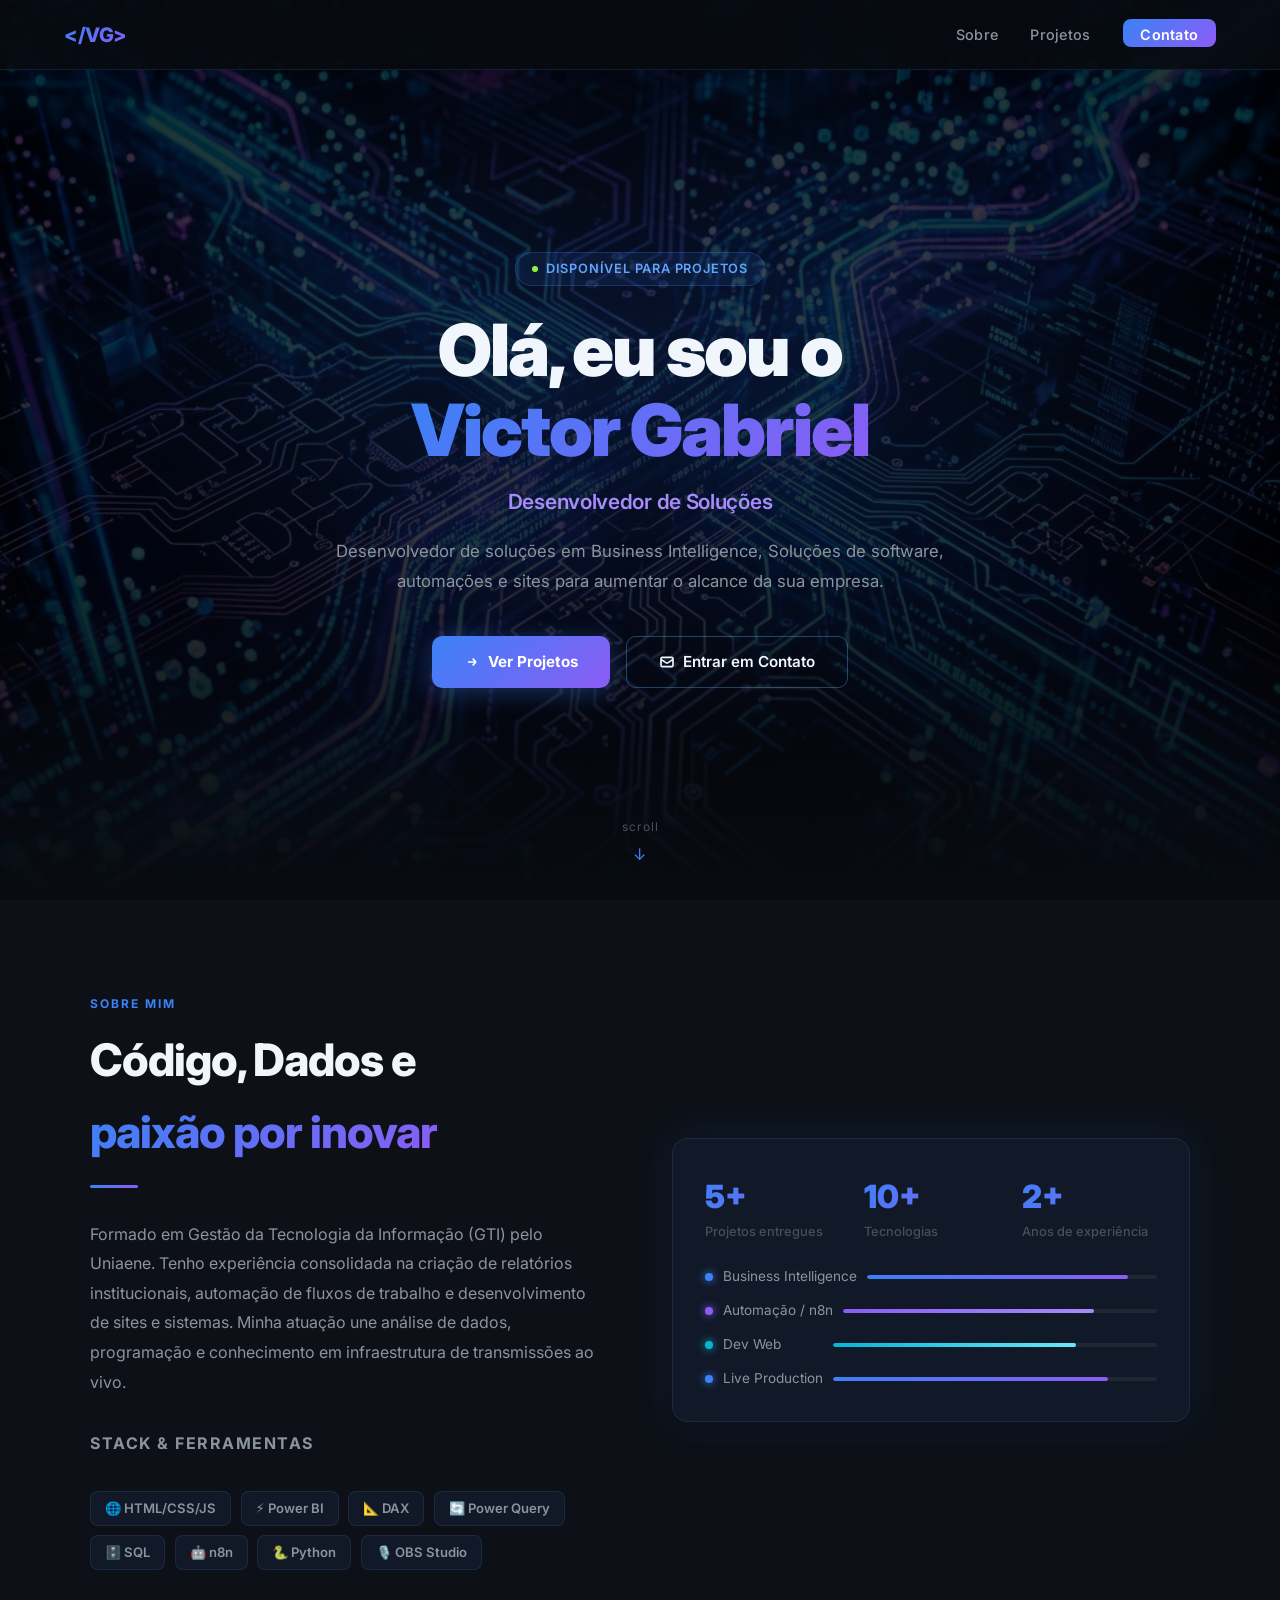
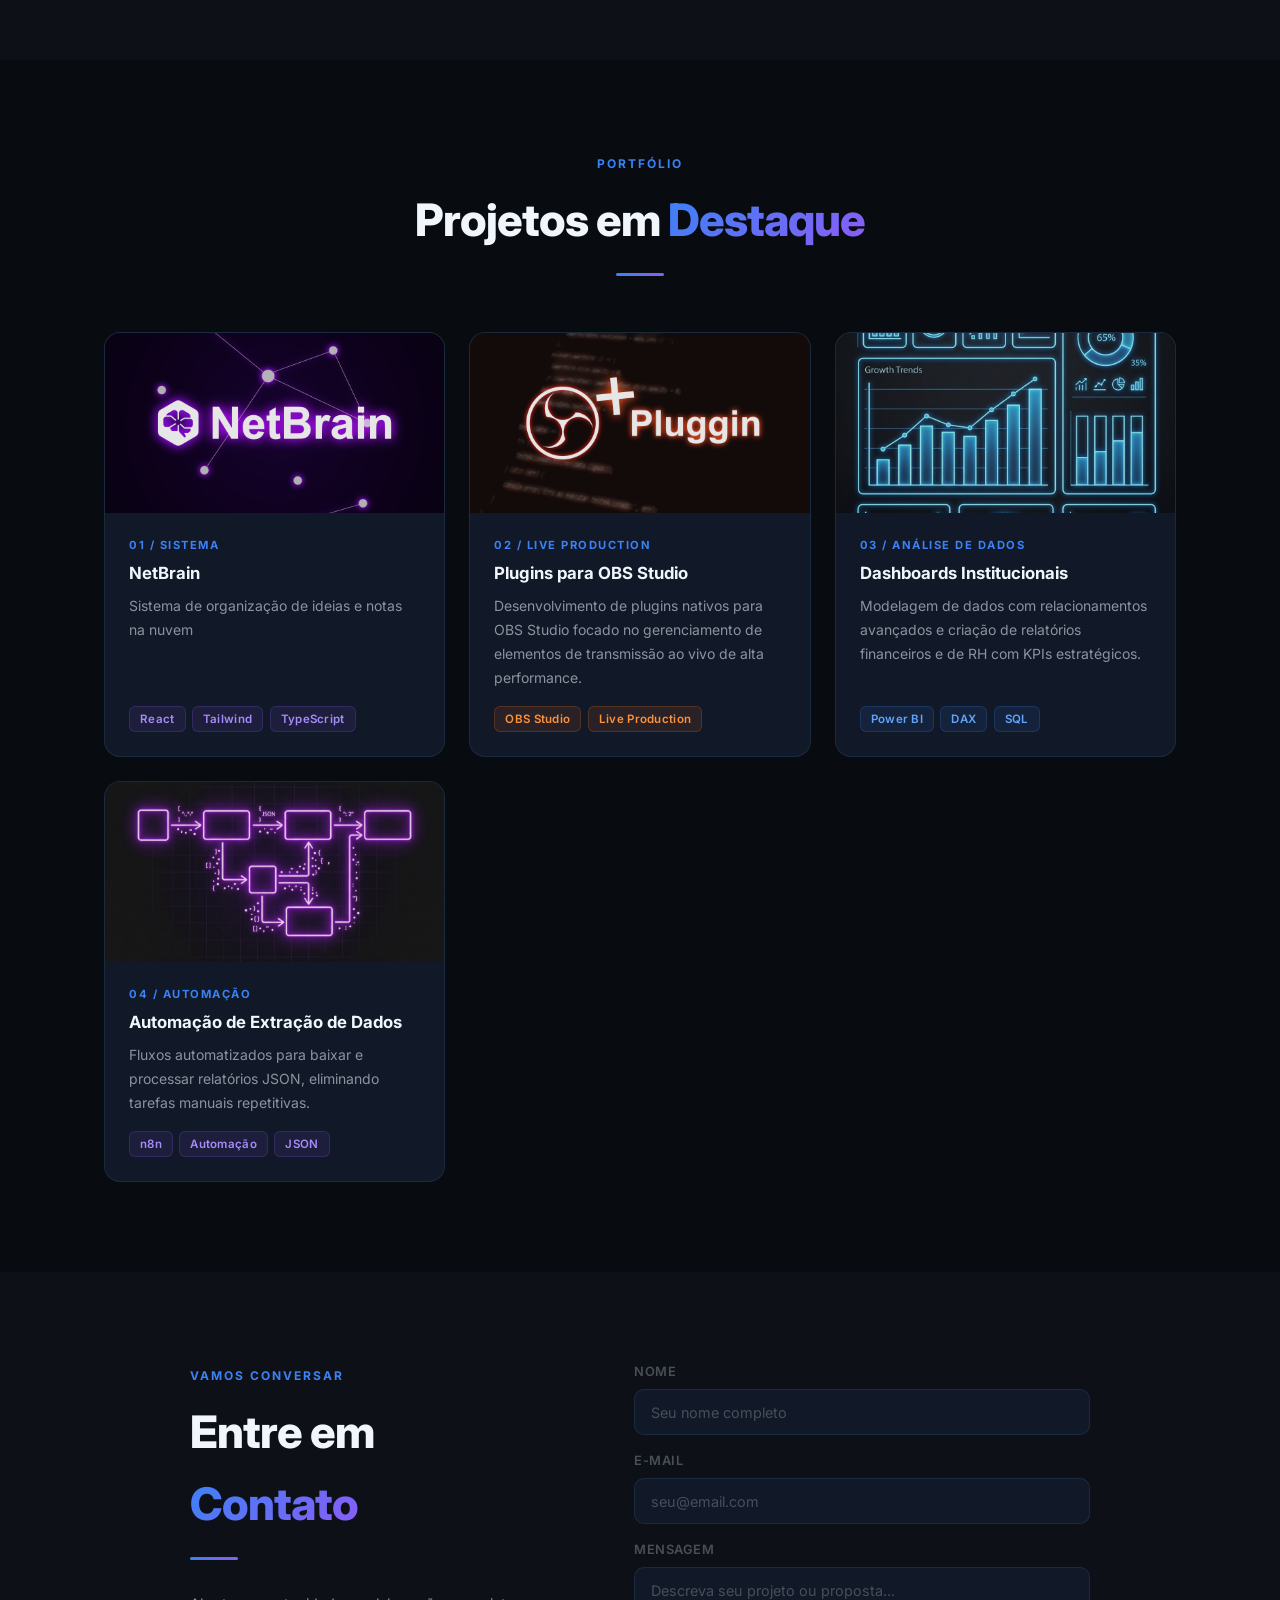
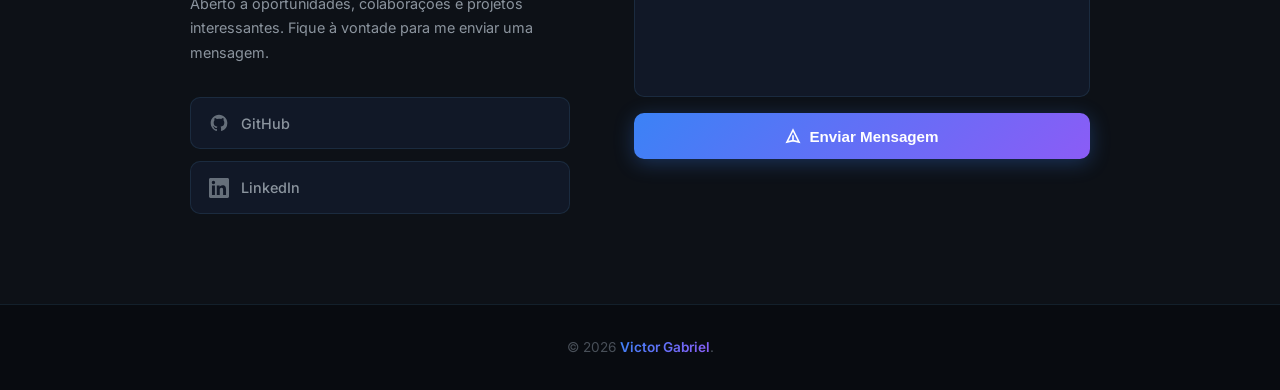
==== commit 16663dc0: "Projetos em destaque" ====
--- a/index.html
+++ b/index.html
@@ -22,7 +22,7 @@
 
   <!-- ════════ NAV ════════ -->
   <nav id="navbar">
-    <a href="#hero" class="nav-logo">&lt;VG /&gt;</a>
+    <a href="#hero" class="nav-logo">&lt;/VG&gt;</a>
     <ul class="nav-links" id="navLinks">
       <li><a href="#about">Sobre</a></li>
       <li><a href="#projects">Projetos</a></li>
@@ -39,11 +39,11 @@
     <div class="hero-bg-overlay"></div>
     <div class="hero-content">
       <div class="hero-badge">Disponível para projetos</div>
-      <h1 class="hero-title">Olá, eu sou o<br /><span>Victor Gabriel.</span></h1>
+      <h1 class="hero-title">Olá, eu sou o<br /><span>Victor Gabriel</span></h1>
       <p class="hero-subtitle">Desenvolvedor de Soluções</p>
       <p class="hero-desc">
-        Transformo dados em decisões, crio soluções de software eficientes e aumento seu alcance com sites e
-        automações.</p>
+        Desenvolvedor de soluções em Business Intelligence, Soluções de software, automações e sites para
+        aumentar o alcance da sua empresa.</p>
       <div class="hero-actions">
         <a href="#projects" class="btn-primary" id="btn-ver-projetos">
           <svg width="16" height="16" fill="none" viewBox="0 0 24 24" stroke="currentColor" stroke-width="2.5">
@@ -68,26 +68,24 @@
     <div class="about-grid">
       <div class="about-text fade-in">
         <span class="section-label">Sobre Mim</span>
-        <h2 class="section-title">Dados, código e<br /><span>paixão por inovar</span></h2>
+        <h2 class="section-title">Código, Dados e<br /><span>paixão por inovar</span></h2>
         <div class="section-divider"></div>
         <p>
-          Sou estudante de Gestão de Tecnologia da Informação (GTI) na Uniaene, residente em
-          <strong>Cachoeira — BA</strong>. Tenho experiência consolidada na criação de relatórios
-          institucionais, automação de fluxos de trabalho e desenvolvimento de aplicações.
-          Minha atuação une análise de dados, programação e forte conhecimento em infraestrutura
+          Formado em Gestão da Tecnologia da Informação (GTI) pelo Uniaene. Tenho experiência consolidada na criação de
+          relatórios
+          institucionais, automação de fluxos de trabalho e desenvolvimento de sites e sistemas.
+          Minha atuação une análise de dados, programação e conhecimento em infraestrutura
           de transmissões ao vivo.
         </p>
         <p class="skills-title">Stack &amp; Ferramentas</p>
         <div class="skills-grid">
+          <span class="skill-badge cyan">🌐 HTML/CSS/JS</span>
           <span class="skill-badge">⚡ Power BI</span>
           <span class="skill-badge">📐 DAX</span>
           <span class="skill-badge">🔄 Power Query</span>
           <span class="skill-badge">🗄️ SQL</span>
           <span class="skill-badge purple">🤖 n8n</span>
-          <span class="skill-badge purple">📱 Flutter</span>
           <span class="skill-badge purple">🐍 Python</span>
-          <span class="skill-badge cyan">🌐 HTML/CSS/JS</span>
-          <span class="skill-badge cyan">🅱️ Bootstrap</span>
           <span class="skill-badge orange" style="--accent:orange">🎙️ OBS Studio</span>
         </div>
       </div>
@@ -124,7 +122,7 @@
             </div>
             <div class="tech-row">
               <div class="tech-dot cyan"></div>
-              <span style="min-width:100px">Dev Web / Mobile</span>
+              <span style="min-width:100px">Dev Web</span>
               <div class="tech-bar-bg">
                 <div class="tech-bar cyan" data-width="75" style="width:0"></div>
               </div>
@@ -152,13 +150,42 @@
     </div>
     <div class="projects-grid" id="projects-grid">
 
+      <!-- Card 4 -->
+      <article class="project-card fade-in fade-in-delay-2" id="card-netbrain">
+        <img src="project_netbrain.png" alt="NetBrain" class="project-image" />
+        <div class="project-body">
+          <div class="project-number">01 / Sistema</div>
+          <h3 class="project-title">NetBrain</h3>
+          <p class="project-desc">Sistema de organização de ideias e notas na nuvem</p>
+          <div class="project-tags">
+            <span class="project-tag purple">React</span>
+            <span class="project-tag purple">Tailwind</span>
+            <span class="project-tag purple">TypeScript</span>
+          </div>
+        </div>
+      </article>
       <!-- Card 1 -->
+      <article class="project-card fade-in fade-in-delay-2" id="card-obs">
+        <img src="project_obs.png" alt="Customização para Broadcast" class="project-image" />
+        <div class="project-body">
+          <div class="project-number">02 / Live Production</div>
+          <h3 class="project-title">Plugins para OBS Studio</h3>
+          <p class="project-desc">Desenvolvimento de plugins nativos para OBS Studio focado no gerenciamento de
+            elementos de transmissão ao vivo de alta performance.</p>
+          <div class="project-tags">
+            <span class="project-tag orange">OBS Studio</span>
+            <span class="project-tag orange">Live Production</span>
+          </div>
+        </div>
+      </article>
+
+      <!-- Card 2 -->
       <article class="project-card fade-in fade-in-delay-1" id="card-dashboards">
         <img src="project_dashboards.png" alt="Dashboards Institucionais e de RH" class="project-image" />
         <div class="project-body">
-          <div class="project-number">01 / Análise de Dados</div>
-          <h3 class="project-title">Dashboards Institucionais e de RH</h3>
-          <p class="project-desc">Modelagem de dados complexa com relacionamentos avançados e criação de relatórios
+          <div class="project-number">03 / Análise de Dados</div>
+          <h3 class="project-title">Dashboards Institucionais</h3>
+          <p class="project-desc">Modelagem de dados com relacionamentos avançados e criação de relatórios
             financeiros e de RH com KPIs estratégicos.</p>
           <div class="project-tags">
             <span class="project-tag">Power BI</span>
@@ -168,23 +195,25 @@
         </div>
       </article>
 
-      <!-- Card 2 -->
+      <!-- Card 3 -->
       <article class="project-card fade-in fade-in-delay-2" id="card-automacao">
         <img src="project_automation.png" alt="Automação de Extração de Dados" class="project-image" />
         <div class="project-body">
-          <div class="project-number">02 / Automação</div>
+          <div class="project-number">04 / Automação</div>
           <h3 class="project-title">Automação de Extração de Dados</h3>
-          <p class="project-desc">Fluxos automatizados para baixar e processar relatórios JSON da plataforma D2L
-            Brightspace, eliminando tarefas manuais repetitivas.</p>
+          <p class="project-desc">Fluxos automatizados para baixar e processar relatórios JSON, eliminando tarefas
+            manuais repetitivas.</p>
           <div class="project-tags">
             <span class="project-tag purple">n8n</span>
             <span class="project-tag purple">Automação</span>
-            <span class="project-tag">JSON</span>
-          </div>
-        </div>
-      </article>
-
-      <!-- Card 3 -->
+            <span class="project-tag purple">JSON</span>
+          </div>
+        </div>
+      </article>
+
+
+
+      <!-- Card 3 
       <article class="project-card fade-in fade-in-delay-3" id="card-capitao">
         <img src="project_webapp.png" alt="Gerenciador de Tarefas do Capitão Promo" class="project-image" />
         <div class="project-body">
@@ -201,7 +230,7 @@
         </div>
       </article>
 
-      <!-- Card 4 -->
+       Card 4 
       <article class="project-card fade-in fade-in-delay-1" id="card-mobile">
         <img src="project_mobile.png" alt="Ecossistema Mobile" class="project-image" />
         <div class="project-body">
@@ -214,22 +243,7 @@
             <span class="project-tag purple">Dart</span>
           </div>
         </div>
-      </article>
-
-      <!-- Card 5 -->
-      <article class="project-card fade-in fade-in-delay-2" id="card-obs">
-        <img src="project_obs.png" alt="Customização para Broadcast" class="project-image" />
-        <div class="project-body">
-          <div class="project-number">05 / Live Production</div>
-          <h3 class="project-title">Customização para Broadcast</h3>
-          <p class="project-desc">Desenvolvimento de um plugin nativo para OBS Studio focado no gerenciamento de
-            elementos de transmissão ao vivo de alta performance.</p>
-          <div class="project-tags">
-            <span class="project-tag orange">OBS Studio</span>
-            <span class="project-tag orange">Live Production</span>
-          </div>
-        </div>
-      </article>
+      </article>-->
 
     </div>
   </section>
@@ -260,13 +274,15 @@
               </svg>
               LinkedIn
             </a>
-            <a href="mailto:victorpinto@email.com" class="social-link" id="link-email">
+            <!--
+            <a href="mailto:victorgabrielferreirapinto@gmail.com" class="social-link" id="link-email">
               <svg fill="none" viewBox="0 0 24 24" stroke="currentColor" stroke-width="2" aria-hidden="true">
                 <path stroke-linecap="round" stroke-linejoin="round"
                   d="M3 8l7.89 5.26a2 2 0 002.22 0L21 8M5 19h14a2 2 0 002-2V7a2 2 0 00-2-2H5a2 2 0 00-2 2v10a2 2 0 002 2z" />
               </svg>
               E-mail Profissional
             </a>
+            -->
           </div>
         </div>
       </div>
@@ -298,7 +314,7 @@
 
   <!-- ════════ FOOTER ════════ -->
   <footer>
-    <p>© 2026 <span>Victor Gabriel</span>. Construído com paixão por dados e código.</p>
+    <p>© 2026 <span>Victor Gabriel</span>.</p>
   </footer>
 
   <script src="main.js"></script>
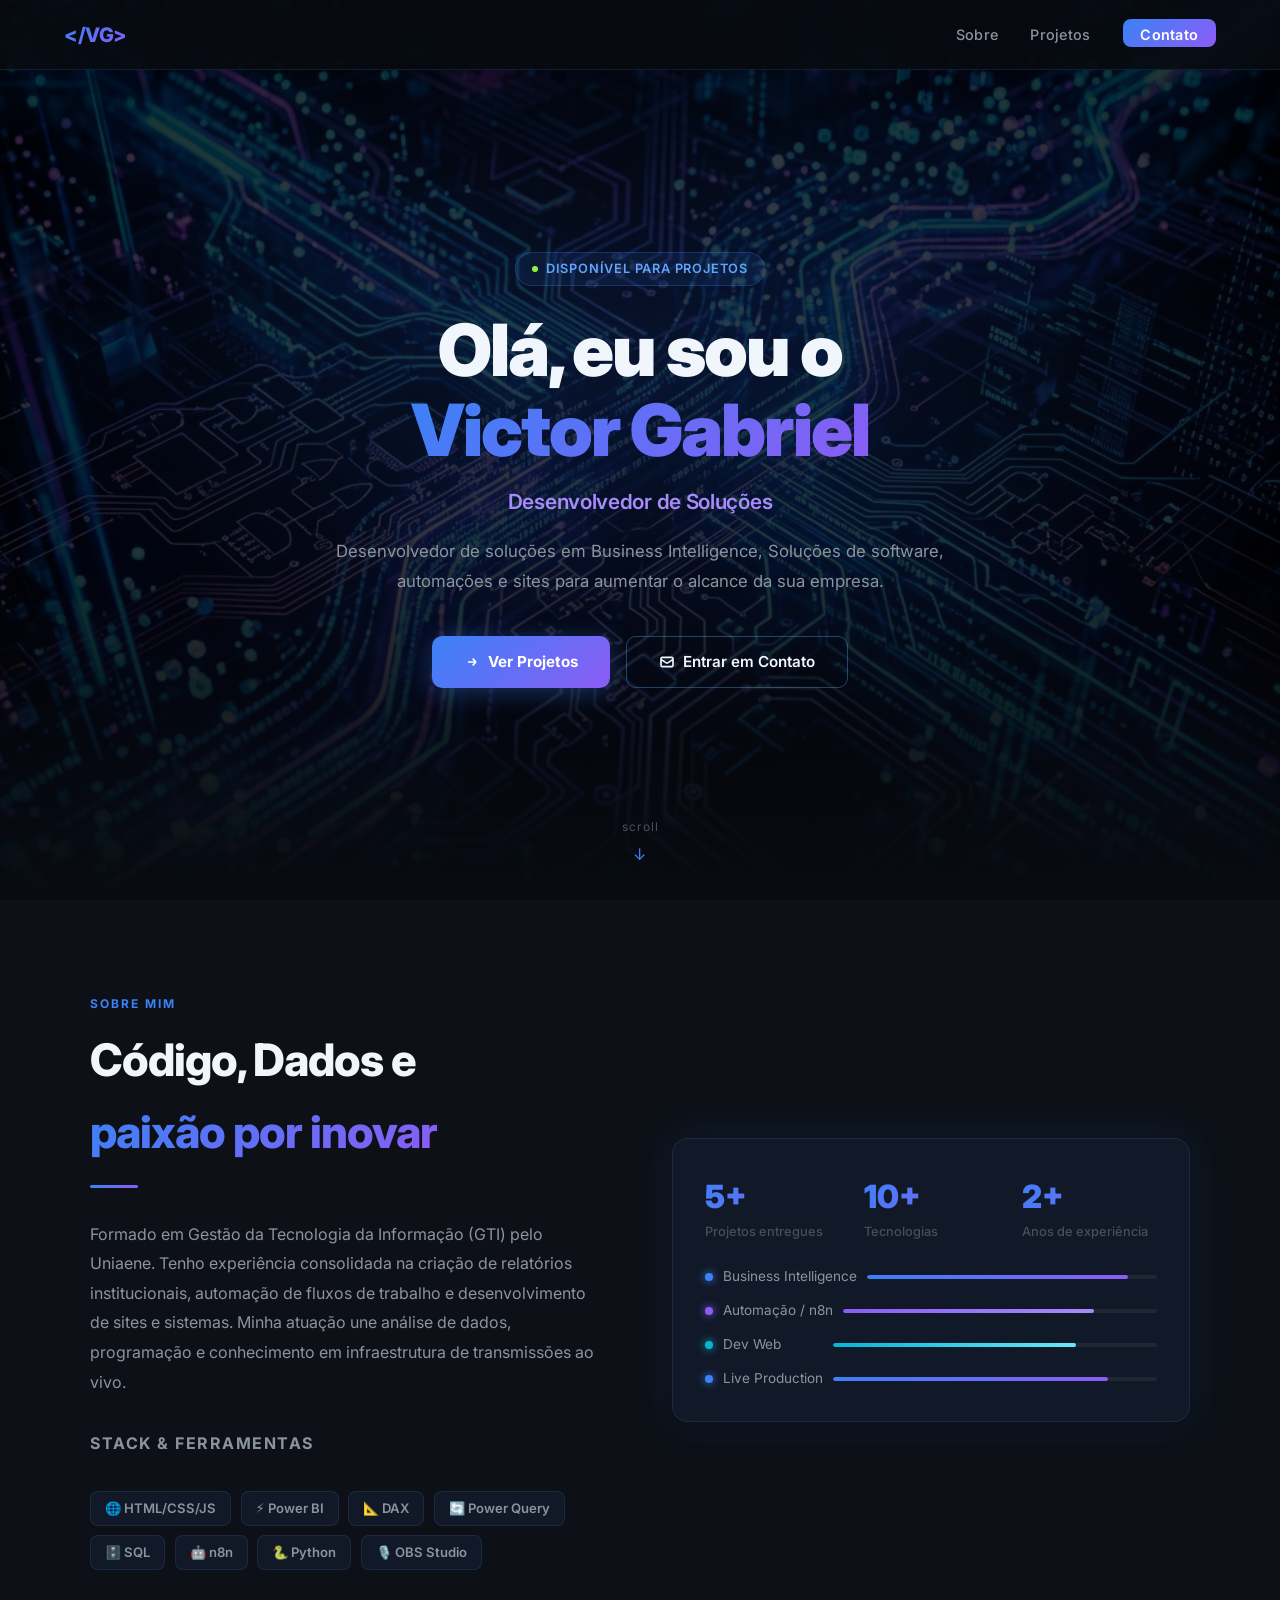
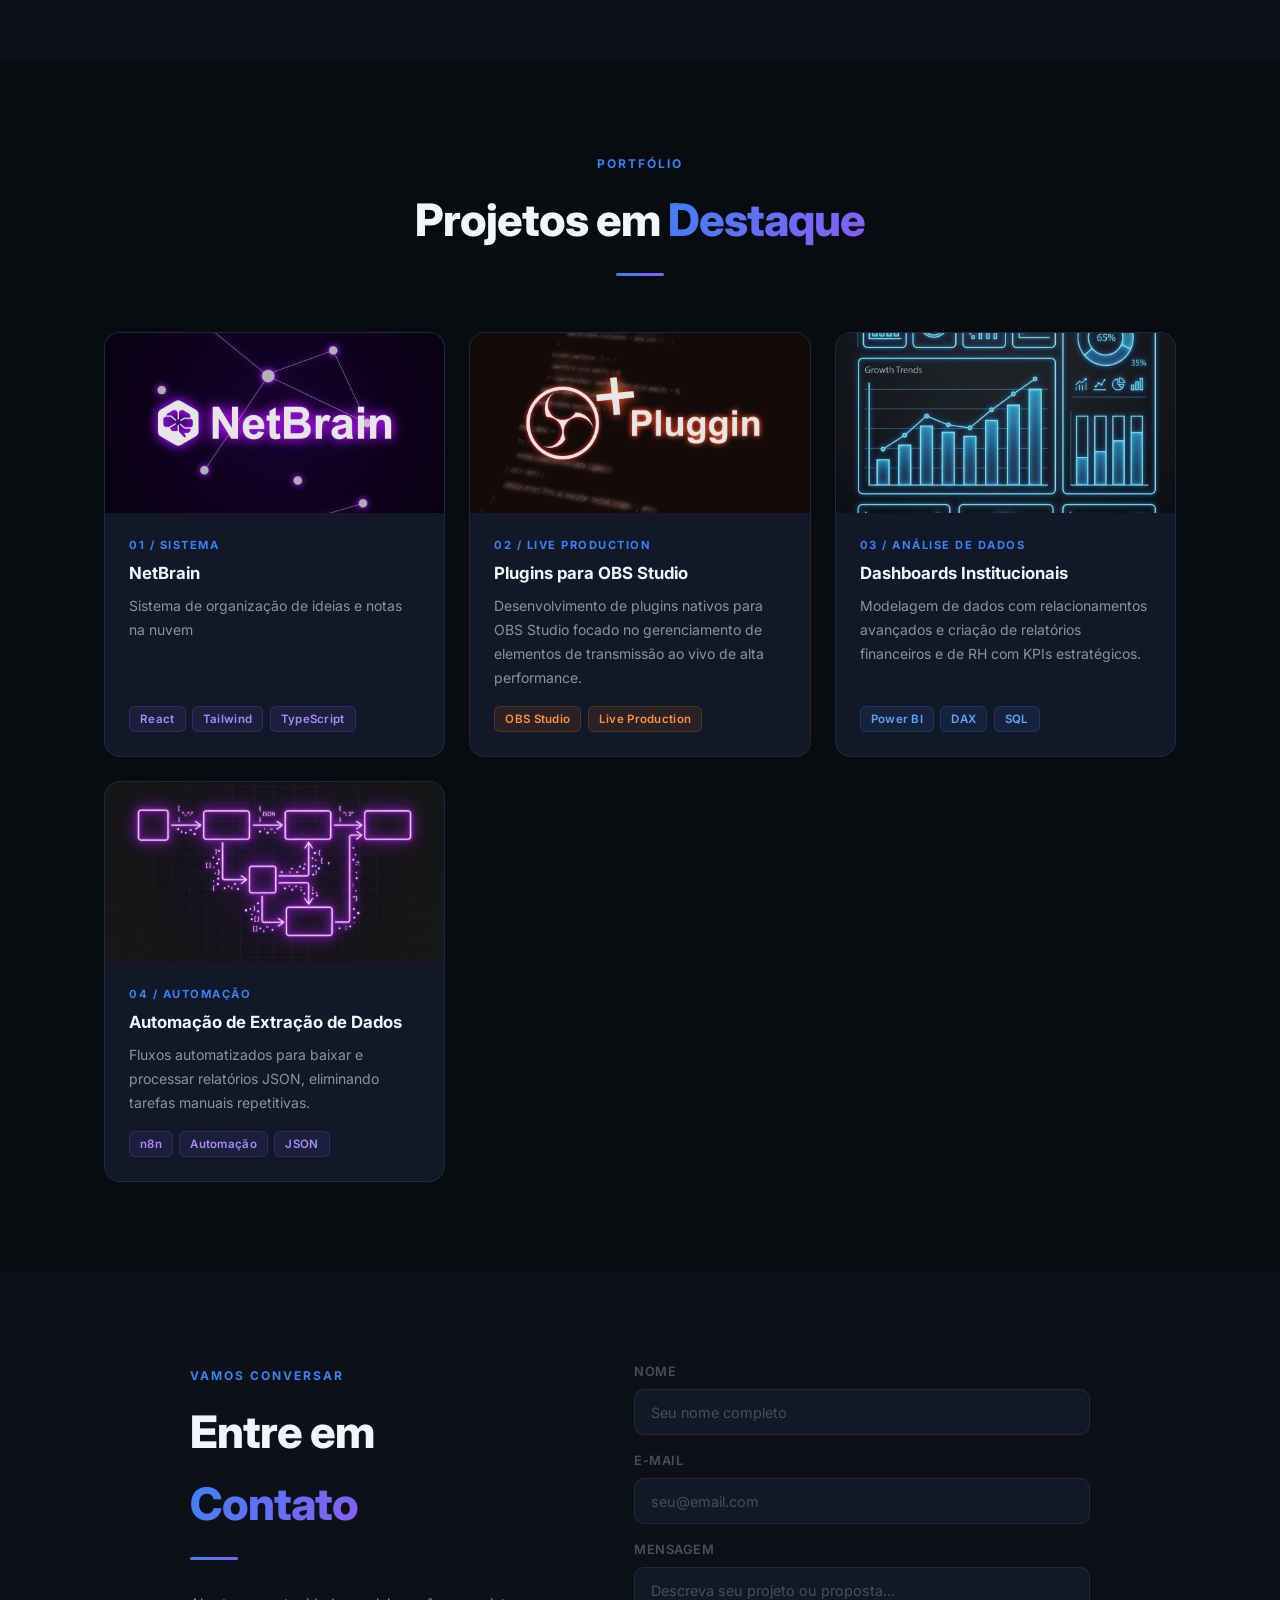
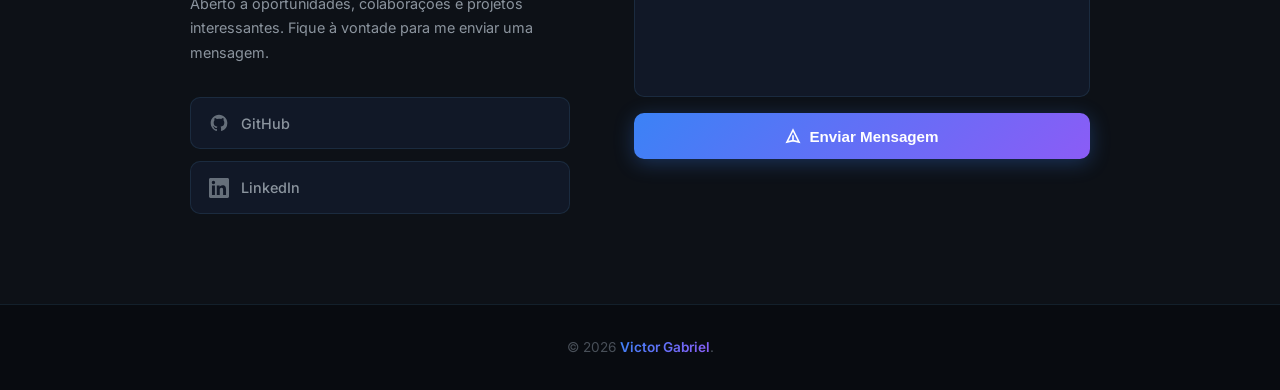
==== commit 74a91de0: "mudanças" ====
--- a/index.html
+++ b/index.html
@@ -152,7 +152,7 @@
 
       <!-- Card 4 -->
       <article class="project-card fade-in fade-in-delay-2" id="card-netbrain">
-        <img src="project_netbrain.png" alt="NetBrain" class="project-image" />
+        <img src="assets/img/project_netbrain.png" alt="NetBrain" class="project-image" />
         <div class="project-body">
           <div class="project-number">01 / Sistema</div>
           <h3 class="project-title">NetBrain</h3>
@@ -165,8 +165,8 @@
         </div>
       </article>
       <!-- Card 1 -->
-      <article class="project-card fade-in fade-in-delay-2" id="card-obs">
-        <img src="project_obs.png" alt="Customização para Broadcast" class="project-image" />
+      <a href="projeto-obs-plugins.html" class="project-card fade-in fade-in-delay-2" id="card-obs" style="text-decoration:none;color:inherit;">
+        <img src="assets/img/project_obs.png" alt="Customização para Broadcast" class="project-image" />
         <div class="project-body">
           <div class="project-number">02 / Live Production</div>
           <h3 class="project-title">Plugins para OBS Studio</h3>
@@ -177,11 +177,11 @@
             <span class="project-tag orange">Live Production</span>
           </div>
         </div>
-      </article>
+      </a>
 
       <!-- Card 2 -->
       <article class="project-card fade-in fade-in-delay-1" id="card-dashboards">
-        <img src="project_dashboards.png" alt="Dashboards Institucionais e de RH" class="project-image" />
+        <img src="assets/img/project_dashboards.png" alt="Dashboards Institucionais e de RH" class="project-image" />
         <div class="project-body">
           <div class="project-number">03 / Análise de Dados</div>
           <h3 class="project-title">Dashboards Institucionais</h3>
@@ -197,7 +197,7 @@
 
       <!-- Card 3 -->
       <article class="project-card fade-in fade-in-delay-2" id="card-automacao">
-        <img src="project_automation.png" alt="Automação de Extração de Dados" class="project-image" />
+        <img src="assets/img/project_automation.png" alt="Automação de Extração de Dados" class="project-image" />
         <div class="project-body">
           <div class="project-number">04 / Automação</div>
           <h3 class="project-title">Automação de Extração de Dados</h3>
@@ -215,7 +215,7 @@
 
       <!-- Card 3 
       <article class="project-card fade-in fade-in-delay-3" id="card-capitao">
-        <img src="project_webapp.png" alt="Gerenciador de Tarefas do Capitão Promo" class="project-image" />
+        <img src="assets/img/project_webapp.png" alt="Gerenciador de Tarefas do Capitão Promo" class="project-image" />
         <div class="project-body">
           <div class="project-number">03 / Web App</div>
           <h3 class="project-title">Gerenciador de Tarefas do Capitão Promo</h3>
@@ -232,7 +232,7 @@
 
        Card 4 
       <article class="project-card fade-in fade-in-delay-1" id="card-mobile">
-        <img src="project_mobile.png" alt="Ecossistema Mobile" class="project-image" />
+        <img src="assets/img/project_mobile.png" alt="Ecossistema Mobile" class="project-image" />
         <div class="project-body">
           <div class="project-number">04 / Mobile</div>
           <h3 class="project-title">Ecossistema Mobile</h3>
@@ -320,4 +320,4 @@
   <script src="main.js"></script>
 </body>
 
-</html>+</html>
--- a/style.css
+++ b/style.css
@@ -178,7 +178,7 @@
 .hero-bg {
   position: absolute;
   inset: 0;
-  background-image: url('hero_bg.png');
+  background-image: url('assets/img/hero_bg.png');
   background-size: cover;
   background-position: center;
   filter: brightness(0.2) saturate(1.4);
@@ -841,16 +841,8 @@
 }
 
 /* ── FADE-IN ANIMATION ── */
-.fade-in {
-  opacity: 0;
-  transform: translateY(32px);
-  transition: opacity 0.7s ease, transform 0.7s ease;
-}
-
-.fade-in.visible {
-  opacity: 1;
-  transform: translateY(0);
-}
+.fade-in { opacity: 1 !important; transform: none !important; }
+.fade-in.visible { opacity: 1 !important; transform: none !important; }
 
 .fade-in-delay-1 {
   transition-delay: 0.1s;
